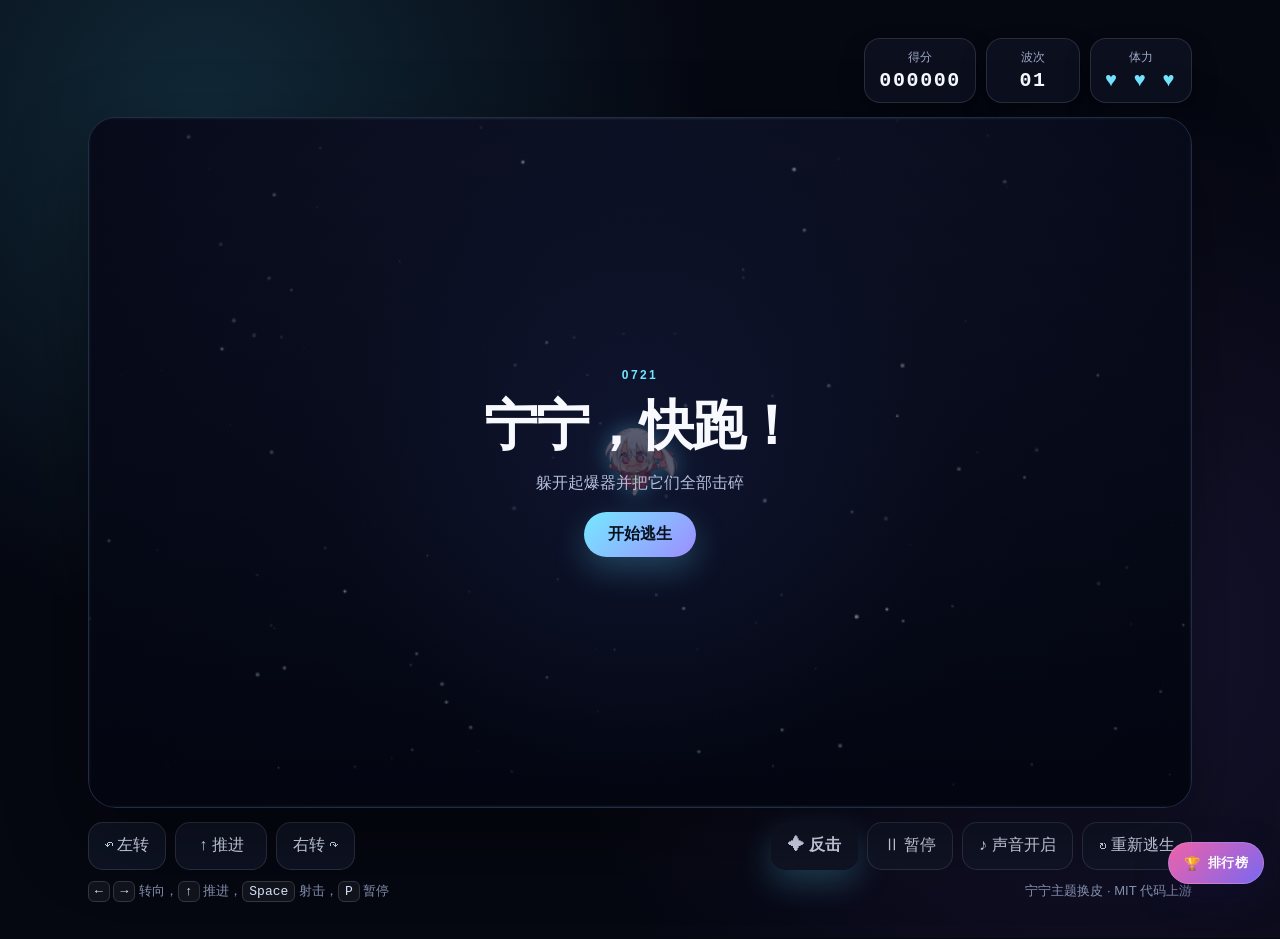
==== games/asteroids/index.html @ f34dba7f "feat(README.md): Init: 将网站移至 GitHub 管理" ====
<!doctype html>
<html lang="zh-CN">
<head>
    <meta charset="utf-8">
    <meta name="viewport" content="width=device-width, initial-scale=1, viewport-fit=cover">
    <meta name="theme-color" content="#060914">
    <title>起爆器危机</title>
    <link rel="stylesheet" href="game.css">
    <link rel="stylesheet" href="/assets/css/leaderboard.css">
</head>
<body>
    <main class="space-app" aria-label="起爆器危机">
        <header class="game-header" aria-label="本局状态">
            <div class="stat-card">
                <span>得分</span>
                <strong id="score">000000</strong>
            </div>
            <div class="stat-card">
                <span>波次</span>
                <strong id="wave">01</strong>
            </div>
            <div class="stat-card lives-card">
                <span>体力</span>
                <strong id="lives" aria-label="剩余三点体力">♥ ♥ ♥</strong>
            </div>
        </header>

        <section class="stage" aria-label="游戏区域">
            <canvas id="game-canvas"
                    width="800"
                    height="500"
                    tabindex="0"
                    aria-label="帮助宁宁躲避起爆器并发射攻击。左右方向键或 A、D 转向，上方向键或 W 推进，空格射击。">
                当前浏览器不支持 Canvas。
            </canvas>

            <div class="stage-message" id="stage-message">
                <p class="message-kicker" id="message-kicker">0721</p>
                <strong id="message-title">宁宁，快跑！</strong>
                <p id="message-detail">躲开起爆器并把它们全部击碎</p>
                <button id="stage-action" type="button">开始逃生</button>
            </div>
        </section>

        <div class="game-controls" aria-label="游戏控制">
            <div class="flight-controls" aria-label="宁宁移动">
                <button class="control-button hold-button" id="left-button" type="button" aria-label="向左旋转">
                    <span aria-hidden="true">↶</span>
                    左转
                </button>
                <button class="control-button thrust-button hold-button" id="thrust-button" type="button" aria-label="向前推进">
                    <span aria-hidden="true">↑</span>
                    推进
                </button>
                <button class="control-button hold-button" id="right-button" type="button" aria-label="向右旋转">
                    右转
                    <span aria-hidden="true">↷</span>
                </button>
            </div>
            <div class="action-controls">
                <button class="control-button primary-button" id="fire-button" type="button">
                    <span aria-hidden="true">✦</span>
                    反击
                </button>
                <button class="control-button" id="pause-button" type="button">
                    <span aria-hidden="true">Ⅱ</span>
                    <span id="pause-label">暂停</span>
                </button>
                <button class="control-button" id="mute-button" type="button" aria-pressed="false">
                    <span id="mute-icon" aria-hidden="true">♪</span>
                    <span id="mute-label">声音开启</span>
                </button>
                <button class="control-button" id="reset-button" type="button">
                    <span aria-hidden="true">↻</span>
                    重新逃生
                </button>
            </div>
        </div>

        <footer class="game-footer">
            <p><kbd>←</kbd> <kbd>→</kbd> 转向，<kbd>↑</kbd> 推进，<kbd>Space</kbd> 射击，<kbd>P</kbd> 暂停</p>
            <span>宁宁主题换皮 · MIT 代码上游</span>
        </footer>
    </main>

    <div id="leaderboard-root" data-game-id="asteroids" data-game-name="起爆器危机"></div>
    <script src="/assets/js/leaderboard.js?v=20260802-iframe-fix"></script>
    <script src="game.config.js"></script>
    <script src="game.js"></script>
</body>
</html>
---- games/asteroids/game.css ----
:root {
    color-scheme: dark;
    font-family: "Segoe UI", "PingFang SC", "Microsoft YaHei", sans-serif;
    background: #050711;
    color: #f7f9ff;
}

* {
    box-sizing: border-box;
}

html,
body {
    min-height: 100%;
    margin: 0;
}

body {
    background:
        radial-gradient(circle at 16% 12%, rgba(80, 215, 255, .16), transparent 32rem),
        radial-gradient(circle at 86% 68%, rgba(139, 104, 255, .13), transparent 34rem),
        #050711;
}

button {
    font: inherit;
}

.space-app {
    width: min(100%, 1180px);
    min-height: 100vh;
    margin: 0 auto;
    padding: clamp(18px, 3vw, 38px);
}

.game-header {
    display: flex;
    justify-content: flex-end;
    gap: 10px;
    margin-bottom: 14px;
}

.stat-card {
    display: grid;
    min-width: 94px;
    padding: 10px 14px;
    border: 1px solid rgba(255, 255, 255, .12);
    border-radius: 16px;
    background: rgba(14, 18, 34, .8);
    box-shadow: 0 12px 28px rgba(0, 0, 0, .18);
    text-align: center;
}

.stat-card span {
    color: #9da8c8;
    font-size: 12px;
}

.stat-card strong {
    margin-top: 3px;
    color: #f8fbff;
    font-family: Consolas, "SFMono-Regular", monospace;
    font-size: 20px;
    letter-spacing: .08em;
}

.lives-card strong {
    color: #72e5ff;
    letter-spacing: .12em;
}

.stage {
    position: relative;
    overflow: hidden;
    border: 1px solid rgba(145, 173, 255, .2);
    border-radius: 28px;
    background: #070a17;
    box-shadow: 0 30px 80px rgba(0, 0, 0, .36), inset 0 0 60px rgba(90, 119, 255, .06);
}

#game-canvas {
    display: block;
    width: 100%;
    height: auto;
    aspect-ratio: 8 / 5;
    outline: none;
    touch-action: none;
}

.stage-message {
    position: absolute;
    inset: 0;
    display: grid;
    place-content: center;
    justify-items: center;
    padding: 28px;
    background: radial-gradient(circle at center, rgba(15, 21, 48, .72), rgba(3, 6, 17, .28) 48%, rgba(3, 6, 17, .7));
    text-align: center;
    transition: opacity .18s ease, visibility .18s ease;
}

.stage-message.is-hidden {
    visibility: hidden;
    opacity: 0;
    pointer-events: none;
}

.message-kicker {
    margin: 0 0 8px;
    color: #71e4ff;
    font-size: 12px;
    font-weight: 800;
    letter-spacing: .2em;
}

.stage-message strong {
    font-size: clamp(30px, 5vw, 54px);
    letter-spacing: -.04em;
}

.stage-message > p:not(.message-kicker) {
    margin: 10px 0 18px;
    color: #b5bfdc;
}

.stage-message button,
.primary-button {
    color: #07111d;
    background: linear-gradient(135deg, #75e9ff, #9d8dff);
    box-shadow: 0 12px 32px rgba(96, 220, 255, .25);
}

.stage-message button {
    padding: 12px 24px;
    border: 0;
    border-radius: 999px;
    font-weight: 800;
    cursor: pointer;
}

.game-controls {
    display: flex;
    justify-content: space-between;
    gap: 12px;
    margin-top: 14px;
}

.flight-controls,
.action-controls {
    display: flex;
    flex-wrap: wrap;
    gap: 9px;
}

.control-button {
    min-height: 48px;
    padding: 0 16px;
    border: 1px solid rgba(255, 255, 255, .12);
    border-radius: 15px;
    color: #dbe2f7;
    background: rgba(18, 22, 40, .82);
    cursor: pointer;
    user-select: none;
    touch-action: none;
}

.control-button:hover,
.control-button:focus-visible,
.control-button.is-active {
    border-color: rgba(116, 229, 255, .55);
    color: #fff;
    background: rgba(43, 53, 90, .94);
}

.primary-button {
    border-color: transparent;
    font-weight: 800;
}

.thrust-button {
    min-width: 92px;
}

.game-footer {
    display: flex;
    justify-content: space-between;
    gap: 16px;
    margin-top: 12px;
    color: #8994b3;
    font-size: 13px;
}

.game-footer p {
    margin: 0;
}

kbd {
    padding: 2px 6px;
    border: 1px solid rgba(255, 255, 255, .15);
    border-radius: 6px;
    color: #dce7ff;
    background: rgba(255, 255, 255, .05);
    font-family: Consolas, monospace;
}

@media (max-width: 760px) {
    .space-app {
        padding: 14px;
    }

    .game-header {
        justify-content: stretch;
    }

    .stat-card {
        flex: 1;
        min-width: 0;
        padding-inline: 8px;
    }

    .game-controls {
        display: grid;
    }

    .flight-controls,
    .action-controls {
        display: grid;
        grid-template-columns: repeat(3, 1fr);
    }

    .action-controls {
        grid-template-columns: repeat(2, 1fr);
    }

    .control-button {
        padding-inline: 9px;
    }

    .game-footer {
        display: grid;
        line-height: 1.7;
    }
}

@media (prefers-reduced-motion: reduce) {
    *,
    *::before,
    *::after {
        scroll-behavior: auto !important;
        transition: none !important;
    }
}
---- assets/css/leaderboard.css ----
.ciallo-leaderboard
{
    position: relative;
    z-index: 12000;
    color: #f6f4fb;
    font-family: "Segoe UI", "PingFang SC", "Microsoft YaHei", sans-serif;
}

.leaderboard-trigger
{
    position: fixed;
    right: max(16px, env(safe-area-inset-right));
    bottom: max(16px, env(safe-area-inset-bottom));
    z-index: 11990;
    display: inline-flex;
    align-items: center;
    gap: 8px;
    min-height: 42px;
    padding: 0 15px;
    border: 1px solid rgba(255, 255, 255, 0.16);
    border-radius: 999px;
    color: #ffffff;
    background: linear-gradient(135deg, rgba(255, 102, 176, 0.94), rgba(129, 111, 255, 0.94));
    box-shadow: 0 12px 34px rgba(24, 15, 57, 0.42);
    cursor: pointer;
    font: inherit;
    font-size: 13px;
    font-weight: 700;
    letter-spacing: 0.02em;
    transition: transform 150ms ease, filter 150ms ease;
}

.leaderboard-trigger:hover,
.leaderboard-trigger:focus-visible
{
    filter: brightness(1.08);
    transform: translateY(-2px);
}

.leaderboard-trigger:focus-visible,
.leaderboard-close:focus-visible,
.leaderboard-submit:focus-visible,
.leaderboard-nickname:focus-visible
{
    outline: 2px solid #7de6ff;
    outline-offset: 3px;
}

.leaderboard-backdrop
{
    position: fixed;
    inset: 0;
    z-index: 12000;
    display: grid;
    padding: 18px;
    place-items: center;
    background: rgba(3, 5, 13, 0.74);
    backdrop-filter: blur(10px);
}

.leaderboard-backdrop[hidden]
{
    display: none;
}

.leaderboard-dialog
{
    width: min(500px, 100%);
    max-height: min(720px, calc(100vh - 36px));
    overflow: auto;
    border: 1px solid rgba(255, 255, 255, 0.13);
    border-radius: 24px;
    background:
        radial-gradient(circle at 92% 0%, rgba(130, 105, 255, 0.22), transparent 16rem),
        radial-gradient(circle at 0% 100%, rgba(255, 92, 165, 0.14), transparent 17rem),
        #0d101b;
    box-shadow: 0 30px 90px rgba(0, 0, 0, 0.56);
}

.leaderboard-header
{
    display: flex;
    align-items: flex-start;
    justify-content: space-between;
    gap: 20px;
    padding: 24px 24px 18px;
    border-bottom: 1px solid rgba(255, 255, 255, 0.08);
}

.leaderboard-eyebrow
{
    margin: 0 0 5px;
    color: #ff79ba;
    font-size: 11px;
    font-weight: 800;
    letter-spacing: 0.16em;
}

.leaderboard-title
{
    margin: 0;
    color: #ffffff;
    font-size: clamp(24px, 6vw, 32px);
    line-height: 1.12;
}

.leaderboard-game-name
{
    display: block;
    margin-top: 6px;
    color: #aeb5ca;
    font-size: 13px;
}

.leaderboard-close
{
    display: grid;
    flex: 0 0 auto;
    width: 38px;
    height: 38px;
    padding: 0;
    border: 1px solid rgba(255, 255, 255, 0.11);
    border-radius: 50%;
    place-items: center;
    color: #dce0ec;
    background: rgba(255, 255, 255, 0.045);
    cursor: pointer;
    font: inherit;
    font-size: 20px;
}

.leaderboard-content
{
    padding: 20px 24px 25px;
}

.leaderboard-status
{
    min-height: 22px;
    margin: 0 0 14px;
    color: #aeb5ca;
    font-size: 13px;
    line-height: 1.65;
}

.leaderboard-status.is-success
{
    color: #78edba;
}

.leaderboard-status.is-error
{
    color: #ff97ad;
}

.leaderboard-list
{
    display: grid;
    gap: 7px;
    margin: 0;
    padding: 0;
    list-style: none;
}

.leaderboard-entry
{
    display: grid;
    grid-template-columns: 36px minmax(0, 1fr) auto;
    align-items: center;
    gap: 10px;
    min-height: 42px;
    padding: 7px 12px;
    border: 1px solid rgba(255, 255, 255, 0.075);
    border-radius: 12px;
    background: rgba(255, 255, 255, 0.035);
}

.leaderboard-entry:nth-child(-n + 3)
{
    border-color: rgba(255, 196, 105, 0.2);
    background: linear-gradient(90deg, rgba(255, 190, 91, 0.08), rgba(255, 255, 255, 0.025));
}

.leaderboard-rank
{
    color: #929aaf;
    font-size: 12px;
    font-weight: 800;
    text-align: center;
}

.leaderboard-entry:nth-child(1) .leaderboard-rank
{
    color: #ffd76c;
}

.leaderboard-entry:nth-child(2) .leaderboard-rank
{
    color: #d9e3f0;
}

.leaderboard-entry:nth-child(3) .leaderboard-rank
{
    color: #e8a87d;
}

.leaderboard-player
{
    min-width: 0;
    overflow: hidden;
    color: #f7f8fc;
    font-size: 14px;
    font-weight: 650;
    text-overflow: ellipsis;
    white-space: nowrap;
}

.leaderboard-score
{
    color: #7de6ff;
    font-variant-numeric: tabular-nums;
    font-size: 14px;
    font-weight: 800;
}

.leaderboard-empty
{
    padding: 28px 12px;
    border: 1px dashed rgba(255, 255, 255, 0.13);
    border-radius: 14px;
    color: #9199ad;
    text-align: center;
}

.leaderboard-form
{
    display: grid;
    gap: 11px;
    margin-top: 18px;
    padding: 16px;
    border: 1px solid rgba(255, 116, 185, 0.22);
    border-radius: 16px;
    background: rgba(255, 90, 170, 0.06);
}

.leaderboard-form[hidden]
{
    display: none;
}

.leaderboard-form-title
{
    margin: 0;
    color: #ffffff;
    font-size: 15px;
    font-weight: 750;
}

.leaderboard-form-score
{
    color: #ff9bca;
}

.leaderboard-field-label
{
    color: #cbd0df;
    font-size: 12px;
}

.leaderboard-form-row
{
    display: grid;
    grid-template-columns: minmax(0, 1fr) auto;
    gap: 9px;
}

.leaderboard-nickname
{
    width: 100%;
    min-width: 0;
    height: 42px;
    padding: 0 13px;
    border: 1px solid rgba(255, 255, 255, 0.14);
    border-radius: 11px;
    color: #ffffff;
    background: rgba(3, 5, 13, 0.72);
    font: inherit;
    font-size: 14px;
}

.leaderboard-nickname::placeholder
{
    color: #687085;
}

.leaderboard-submit
{
    min-width: 96px;
    height: 42px;
    padding: 0 15px;
    border: 0;
    border-radius: 11px;
    color: #10121a;
    background: linear-gradient(135deg, #ff85bf, #8ceaff);
    cursor: pointer;
    font: inherit;
    font-size: 13px;
    font-weight: 800;
}

.leaderboard-submit:disabled,
.leaderboard-nickname:disabled
{
    cursor: wait;
    opacity: 0.6;
}

.leaderboard-privacy
{
    margin: 0;
    color: #858da1;
    font-size: 11px;
    line-height: 1.55;
}

@media (max-width: 520px)
{
    .leaderboard-backdrop
    {
        padding: 10px;
        align-items: end;
    }

    .leaderboard-dialog
    {
        max-height: calc(100vh - 20px);
        border-radius: 22px 22px 16px 16px;
    }

    .leaderboard-header,
    .leaderboard-content
    {
        padding-right: 18px;
        padding-left: 18px;
    }

    .leaderboard-form-row
    {
        grid-template-columns: 1fr;
    }

    .leaderboard-trigger
    {
        min-height: 39px;
        padding: 0 12px;
        font-size: 12px;
    }
}

@media (prefers-reduced-motion: reduce)
{
    .leaderboard-trigger
    {
        transition: none;
    }
}
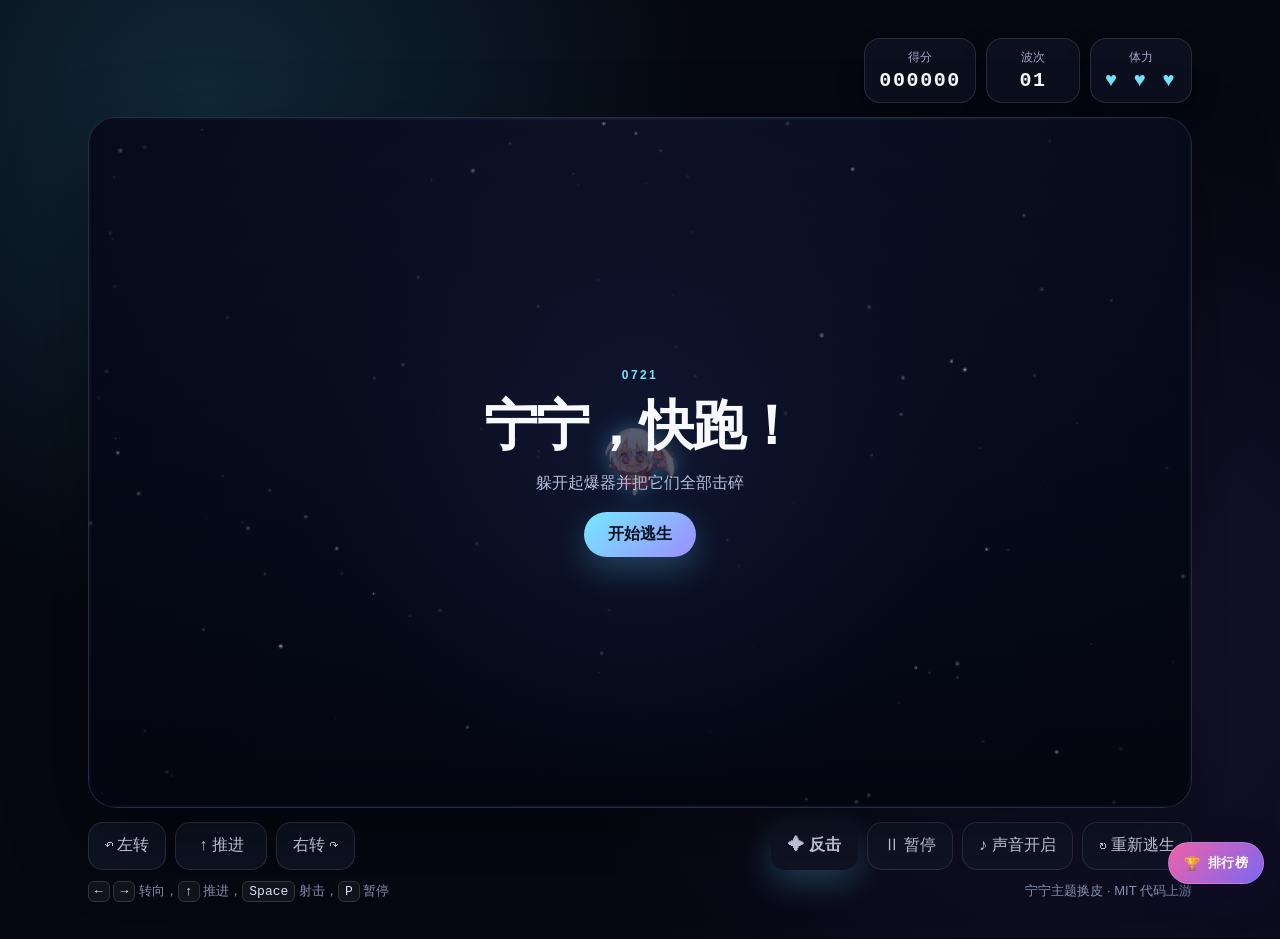
==== commit 0e2bbcf9: "feat(games/snake): 完善柚子蛇排行榜与狂暴模式" ====
--- a/games/asteroids/index.html
+++ b/games/asteroids/index.html
@@ -6,7 +6,7 @@
     <meta name="theme-color" content="#060914">
     <title>起爆器危机</title>
     <link rel="stylesheet" href="game.css">
-    <link rel="stylesheet" href="/assets/css/leaderboard.css">
+    <link rel="stylesheet" href="/assets/css/leaderboard.css?v=20260809-snake-details">
 </head>
 <body>
     <main class="space-app" aria-label="起爆器危机">
@@ -84,7 +84,7 @@
     </main>
 
     <div id="leaderboard-root" data-game-id="asteroids" data-game-name="起爆器危机"></div>
-    <script src="/assets/js/leaderboard.js?v=20260802-iframe-fix"></script>
+    <script src="/assets/js/leaderboard.js?v=20260809-snake-details"></script>
     <script src="game.config.js"></script>
     <script src="game.js"></script>
 </body>
--- a/assets/css/leaderboard.css
+++ b/assets/css/leaderboard.css
@@ -65,7 +65,7 @@
 
 .leaderboard-dialog
 {
-    width: min(500px, 100%);
+    width: min(560px, 100%);
     max-height: min(720px, calc(100vh - 36px));
     overflow: auto;
     border: 1px solid rgba(255, 255, 255, 0.13);
@@ -153,6 +153,33 @@
     color: #ff97ad;
 }
 
+.leaderboard-section + .leaderboard-section
+{
+    margin-top: 22px;
+}
+
+.leaderboard-section-title
+{
+    margin: 0 0 10px;
+    color: #f4f5fb;
+    font-size: 14px;
+    letter-spacing: 0.04em;
+}
+
+.leaderboard-section-heading
+{
+    display: flex;
+    align-items: baseline;
+    justify-content: space-between;
+    gap: 14px;
+}
+
+.leaderboard-section-heading > span
+{
+    color: #7f879b;
+    font-size: 11px;
+}
+
 .leaderboard-list
 {
     display: grid;
@@ -168,7 +195,7 @@
     grid-template-columns: 36px minmax(0, 1fr) auto;
     align-items: center;
     gap: 10px;
-    min-height: 42px;
+    min-height: 52px;
     padding: 7px 12px;
     border: 1px solid rgba(255, 255, 255, 0.075);
     border-radius: 12px;
@@ -202,6 +229,32 @@
 .leaderboard-entry:nth-child(3) .leaderboard-rank
 {
     color: #e8a87d;
+}
+
+.leaderboard-identity
+{
+    display: flex;
+    min-width: 0;
+    align-items: center;
+    gap: 9px;
+}
+
+.leaderboard-avatar
+{
+    width: 34px;
+    height: 34px;
+    flex: 0 0 auto;
+    border: 1px solid rgba(255, 255, 255, 0.15);
+    border-radius: 50%;
+    object-fit: cover;
+    background: rgba(255, 255, 255, 0.05);
+}
+
+.leaderboard-player-block,
+.leaderboard-result
+{
+    display: grid;
+    min-width: 0;
 }
 
 .leaderboard-player
@@ -215,12 +268,96 @@
     white-space: nowrap;
 }
 
+.leaderboard-skin-name,
+.leaderboard-survival
+{
+    margin-top: 2px;
+    color: #858da1;
+    font-size: 10px;
+    font-weight: 600;
+}
+
+.leaderboard-result
+{
+    justify-items: end;
+}
+
 .leaderboard-score
 {
     color: #7de6ff;
     font-variant-numeric: tabular-nums;
     font-size: 14px;
     font-weight: 800;
+}
+
+.leaderboard-character-list
+{
+    display: grid;
+    grid-template-columns: repeat(2, minmax(0, 1fr));
+    gap: 7px;
+    margin: 0;
+    padding: 0;
+    list-style: none;
+}
+
+.leaderboard-character-entry
+{
+    display: grid;
+    grid-template-columns: 25px 34px minmax(0, 1fr);
+    align-items: center;
+    gap: 8px;
+    min-width: 0;
+    overflow: hidden;
+    padding: 8px 10px;
+    border: 1px solid rgba(255, 255, 255, 0.075);
+    border-radius: 12px;
+    background: rgba(255, 255, 255, 0.03);
+}
+
+.leaderboard-character-entry:nth-child(-n + 3)
+{
+    border-color: rgba(255, 138, 195, 0.18);
+    background: linear-gradient(105deg, rgba(255, 105, 181, 0.07), rgba(116, 102, 255, 0.045));
+}
+
+.leaderboard-character-rank
+{
+    color: #929aaf;
+    font-size: 11px;
+    font-weight: 800;
+}
+
+img.leaderboard-character-avatar
+{
+    display: block;
+    width: 34px;
+    height: 34px;
+    max-width: 34px;
+    max-height: 34px;
+    min-width: 34px;
+    min-height: 34px;
+    border-radius: 50%;
+    object-fit: cover;
+}
+
+.leaderboard-character-name
+{
+    min-width: 0;
+    overflow: hidden;
+    color: #f6f6fb;
+    font-size: 13px;
+    text-overflow: ellipsis;
+    white-space: nowrap;
+}
+
+.leaderboard-character-score
+{
+    grid-column: 2 / -1;
+    margin-top: -5px;
+    color: #ff9bca;
+    font-variant-numeric: tabular-nums;
+    font-size: 11px;
+    font-weight: 750;
 }
 
 .leaderboard-empty
@@ -259,6 +396,13 @@
 .leaderboard-form-score
 {
     color: #ff9bca;
+}
+
+.leaderboard-form-details
+{
+    margin: -5px 0 0;
+    color: #aeb5ca;
+    font-size: 12px;
 }
 
 .leaderboard-field-label
@@ -349,6 +493,11 @@
         grid-template-columns: 1fr;
     }
 
+    .leaderboard-character-list
+    {
+        grid-template-columns: 1fr;
+    }
+
     .leaderboard-trigger
     {
         min-height: 39px;
